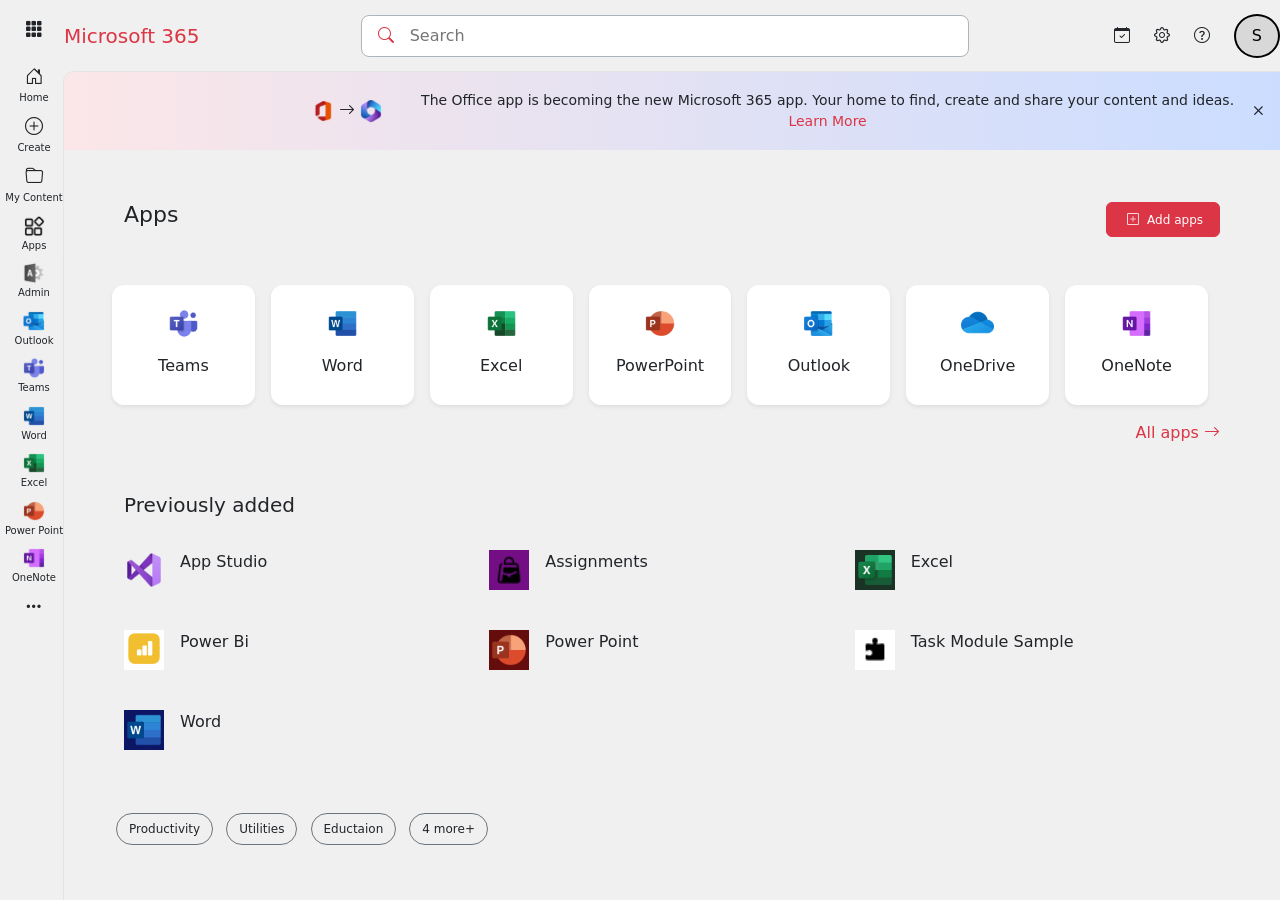
==== index.html @ 1a543352 "changd name" ====
<!DOCTYPE html>
<html lang="en">

<head>
    <meta charset="UTF-8">
    <meta name="viewport" content="width=device-width, initial-scale=1.0">
    <title>Layout</title>
    <link href="https://cdn.jsdelivr.net/npm/bootstrap@5.1.3/dist/css/bootstrap.min.css" rel="stylesheet"
        integrity="sha384-1BmE4kWBq78iYhFldvKuhfTAU6auU8tT94WrHftjDbrCEXSU1oBoqyl2QvZ6jIW3" crossorigin="anonymous">
    <script src="https://cdn.jsdelivr.net/npm/@popperjs/core@2.10.2/dist/umd/popper.min.js"
        integrity="sha384-7+zCNj/IqJ95wo16oMtfsKbZ9ccEh31eOz1HGyDuCQ6wgnyJNSYdrPa03rtR1zdB"
        crossorigin="anonymous"></script>
    <script src="https://cdn.jsdelivr.net/npm/bootstrap@5.1.3/dist/js/bootstrap.min.js"
        integrity="sha384-QJHtvGhmr9XOIpI6YVutG+2QOK9T+ZnN4kzFN1RtK3zEFEIsxhlmWl5/YESvpZ13"
        crossorigin="anonymous"></script>
    <link rel="stylesheet" href="index.css">
    <link rel="stylesheet" href="https://cdn.jsdelivr.net/npm/bootstrap-icons@1.13.1/font/bootstrap-icons.min.css">
</head>

<body>
    <div class="container-fluid  main text-center">
        <div class="row h-100">
            <div class="col-md-1 col-12  d-flex flex-column align-items-center   sidenav h-100">
                <div class="py-3">
                    <i class="sidenavicons bi bi-grid-3x3-gap-fill"></i>
                </div>
                <div>
                    <i class=" sidenavicons bi bi-house-door"></i>
                    <p class="sidenav-iconame">Home</p>
                </div>
                <div>
                    <i class="sidenavicons bi bi-plus-circle"></i>
                    <p class="sidenav-iconame">Create</p>
                </div>
                <div>
                    <i class="sidenavicons bi bi-folder"></i>
                    <p class="sidenav-iconame">My Content</p>
                </div>
                <div>
                    <img class="sidenaviconimage sidenavicons" src="./resources/appicon.png" />
                    <p class="sidenav-iconame">Apps</p>
                </div>
                <div>
                    <img class="sidenaviconimage sidenavicons" src="./resources/adminicon.png" />
                    <p class="sidenav-iconame">Admin</p>
                </div>
                <div>
                    <img class="sidenaviconimage sidenavicons" src="./resources/outllok.png" />
                    <p class="sidenav-iconame">Outlook</p>
                </div>
                <div>
                    <img class="sidenaviconimage sidenavicons" src="./resources/teams.png" />
                    <p class="sidenav-iconame">Teams</p>
                </div>
                <div>
                    <img class="sidenaviconimage sidenavicons" src="./resources/word.png" />
                    <p class="sidenav-iconame">Word</p>
                </div>
                <div>
                    <img class="sidenaviconimage sidenavicons" src="./resources/excel.png" />
                    <p class="sidenav-iconame">Excel</p>
                </div>
                <div>
                    <img class="sidenaviconimage sidenavicons" src="./resources/powerpoint.png" />
                    <p class="sidenav-iconame">Power Point</p>
                </div>
                <div>
                    <img class="sidenaviconimage sidenavicons" src="./resources/onenote.png" />
                    <p class="sidenav-iconame">OneNote</p>
                </div>
                <div>
                    <i class="sidenavicons bi bi-three-dots"></i>
                </div>
            </div>
            <div class="col-md-11 col-12 contentcontainer h-100">

                <div class="row navbarcontainer">
                    <nav class="navbar">
                        <a class="navbar-brand text-danger">
                            Microsoft
                            365</a>
                        <div
                            class="w-50 bg-white d-flex align-items-center border border-1 border-dark-subtle rounded-3 ">
                            <i class="bi bi-search px-3 text-danger"></i>
                            <input class="py-2 me-2 searchinput w-100" type="search" placeholder="Search"
                                aria-label="Search" />
                        </div>
                        <ul class="d-none d-md-flex align-items-center gap-4 list-unstyled mb-0">
                            <li><i class="bi bi-calendar-check navicon"></i></li>
                            <li><i class="bi bi-gear navicon"></i></li>
                            <li><i class="bi bi-question-circle navicon"></i></li>
                            <li class="border border-black border-2 rounded-circle p-2 bg-black bg-opacity-10  ">
                                <button class="px-2 border-0 profilebtn ">S</button>
                            </li>
                        </ul>
                    </nav>
                </div>
                <div class="row bdy-con">
                    <div class=" py-3 d-flex align-items-center  notifycon ">
                        <img src="./resources/microsoftoffice.png" class="sidenaviconimage px-1" />
                        <i class="bi bi-arrow-right"></i>
                        <img src="./resources/microsoft365.png" class="sidenaviconimage px-1" />
                        <span class="notificationFont"> The Office app is becoming the new Microsoft 365 app. Your
                            home
                            to
                            find, create
                            and share
                            your content and ideas. <span class="text-danger">Learn More</span></span>
                        <i class="bi bi-x crossicon ms-auto"></i>
                    </div>
                    <div class="mainContentContainer">
                        <div class="row  p-5 ">
                            <div class="d-flex mt-1 addAppscontainer justify-content-between align-content-center">
                                <h4>Apps</h4>
                                <button class="btn btn-danger px-3"><i class="bi bi-plus-square px-1"></i> Add
                                    apps</button>
                            </div>
                            <div class="row card-group gap-3 mt-5 flex-wrap">
                                <div class="card col-4 col-lg-2 cardstyle text-center p-3 border-0 shadow-sm">
                                    <img class="card-img-top mx-auto" src="./resources/teams.png" alt="Teams">
                                    <h6 class=" mt-3">Teams</h6>
                                </div>
                                <div class="card col-4 col-lg-2 cardstyle text-center p-3 border-0 shadow-sm">
                                    <img class="card-img-top mx-auto" src="./resources/word.png" alt="Word">
                                    <h6 class="mt-3">Word</h6>
                                </div>
                                <div class="card col-4 col-lg-2 cardstyle text-center p-3 border-0 shadow-sm">
                                    <img class="card-img-top mx-auto" src="./resources/excel.png" alt="Excel">
                                    <h6 class="mt-3">Excel</h6>
                                </div>
                                <div class="card col-4 col-lg-2 cardstyle text-center p-3 border-0 shadow-sm">
                                    <img class="card-img-top mx-auto" src="./resources/powerpoint.png" alt="PowerPoint">
                                    <h6 class="mt-3">PowerPoint</h6>
                                </div>
                                <div class="card col-4 col-lg-2 cardstyle text-center p-3 border-0 shadow-sm">
                                    <img class="card-img-top mx-auto" src="./resources/outllok.png" alt="Outlook">
                                    <h6 class="mt-3">Outlook</h6>
                                </div>
                                <div class="card col-4 col-lg-2 cardstyle text-center p-3 border-0 shadow-sm">
                                    <img class="card-img-top mx-auto" src="./resources/Onedrive.png" alt="OneDrive">
                                    <h6 class="mt-3">OneDrive</h6>
                                </div>
                                <div class="card col-4 col-lg-2 cardstyle text-center p-3 border-0 shadow-sm">
                                    <img class="card-img-top mx-auto" src="./resources/onenote.png" alt="OneNote">
                                    <h6 class="mt-3">OneNote</h6>
                                </div>
                            </div>
                            <div class="mt-3 text-end">
                                <button class="bg-transparent border-0 text-danger">All apps <i
                                        class="bi bi-arrow-right"></i></button>
                            </div>

                        </div>
                        <div class="row mb-0  px-5">
                            <h5 class="text-start">Previously added</h4>
                                <div class="row d-flex flex-wrap">
                                    <div
                                        class="col-4 previouslyaddedcard d-flex  align-items-center g gap-3 justify-content-start">
                                        <img src="./resources/Appstudio.png" class="h-75" />
                                        <p>App Studio</p>
                                    </div>
                                    <div
                                        class="col-4 previouslyaddedcard d-flex   align-items-center g gap-3 justify-content-start">
                                        <img src="./resources/assignmenticon.png" class="h-75" />
                                        <p>Assignments</p>
                                    </div>
                                    <div
                                        class="col-4 previouslyaddedcard d-flex   align-items-center g gap-3 justify-content-start">
                                        <img src="./resources/excelfull.png" class="h-75" />
                                        <p>Excel</p>
                                    </div>
                                    <div
                                        class="col-4 previouslyaddedcard d-flex   align-items-center g gap-3 justify-content-start">
                                        <img src="./resources/powerbi.png" class="h-75" />
                                        <p>Power Bi</p>
                                    </div>
                                    <div
                                        class="col-4 previouslyaddedcard d-flex   align-items-center g gap-3 justify-content-start">
                                        <img src="./resources/powerpointfull.png" class="h-75" />
                                        <p>Power Point</p>
                                    </div>
                                    <div
                                        class="col-4 previouslyaddedcard d-flex   align-items-center g gap-3 justify-content-start">
                                        <img src="./resources/taskmodule.png" class="h-75" />
                                        <p>Task Module Sample</p>
                                    </div>
                                    <div
                                        class="col-4 previouslyaddedcard d-flex   align-items-center g gap-3 justify-content-start">
                                        <img src="./resources/wordfull.png" class="h-75" />
                                        <p>Word</p>
                                    </div>
                                </div>
                        </div>
                        <div class="row text-start flex-row">
                            <div class="col-12 mt-5 mb-5 gap-4 btn-con px-5">
                                <button class="btn border-secondary rounded-pill mx-1">Productivity</button>
                                <button class="btn  border-secondary rounded-pill mx-1">Utilities</button>
                                <button class="btn border-secondary rounded-pill mx-1">Eductaion</button>
                                <button class="btn border-secondary rounded-pill mx-1">4 more+</button>
                            </div>
                        </div>
                    </div>
                </div>
            </div>
        </div>
</body>

</html>
---- index.css ----
* {
    margin: 0;
    padding: 0;
    box-sizing: border-box;
}

.main {
    height: 100vh !important;
    background-size: cover;
    background-color: #c7c4c4;
}

.navicon {
    height: 24px;
}

.iconquestion {
    font-family: Calibri;
}

.profilebtn {
    font-size: 16px;
    background: none;
}

.searchinput {
    outline: none;
    background: none;
    border: none;
}

.sidenav {
    scrollbar-width: none;
    -ms-overflow-style: none;
    width: 5% !important;
    padding: 0 !important;
    background-color: #f0f0f0;
}

.navbarcontainer {
    background-color: #f0f0f0;
}

.sidenav::-webkit-scrollbar {
    display: none;
}

.sidenavicons {
    font-size: 18px;
    font-weight: lighter;
}

.sidenav-iconame {
    font-size: 10px;
    margin-bottom: 0;
}

.sidenaviconimage {
    height: 24px;

}

.sidenav div {
    width: 100% !important;
    border-left: solid 4px transparent;
    padding-bottom: 4px;
    padding-top: 4px;

}

.sidenav div:hover {
    background-color: rgb(232, 230, 230);
    border-left-color: red;
    cursor: pointer;
}

.contentcontainer {
    width: 95% !important;
    background-color: #f0f0f0;

}

.bdy-con {
    box-shadow: rgba(0, 0, 0, 0.05) 0px 0px 0px 1px;
    border-top-left-radius: 10px;
    height: 92%;
}

.notifycon {
    background: linear-gradient(to right, #fbe6e8, #cbddff);
    padding-left: 20%;
    border-top-left-radius: 10px;
    min-height: 8%;
}

.notificationFont {
    font-size: 14px;
    padding-left: 20px;
}

.crossicon {
    font-size: 20px;
}

.mainContentContainer {
    height: 90%;
    background-color: #f0f0f0;
    overflow-y: scroll;

    &::-webkit-scrollbar {
        display: none;
    }

    /* Hide scrollbar for Firefox */
    scrollbar-width: none;
    /* Hide scrollbar for IE and older Edge */
    -ms-overflow-style: none;
}

.mainContentContainer::-webkit-scrollbar {
    display: none;
}

.navbarcontainer {
    height: 8%;
}

.addAppscontainer {
    height: 20%;
}

.cardstyle {
    align-items: center !important;
    justify-content: center !important;
    height: 120px;
    border-radius: 12px !important;
}

.cardstyle img {
    width: 30%;
}

.previouslyaddedcard {
    height: 70px;
    align-items: center;
    margin-top: 10px;
}

.previouslyaddedcard:hover {
    cursor: pointer;
    box-shadow: rgba(50, 50, 93, 0.25) 0px 50px 100px -20px, rgba(0, 0, 0, 0.3) 0px 30px 60px -30px, rgba(10, 37, 64, 0.35) 0px -2px 6px 0px inset;
    border-radius: 10px;
}

.previouslyaddedcard p {
    font-size: 16px;
}

.previouslyaddedcard img {
    height: 40px !important;
}

.addAppscontainer h4 {
    font-size: 22px;
}

.addAppscontainer button {
    font-size: 12px;
}

.btn-con button {
    font-size: 12px;
}

.btn-con button:hover {
    background-color: black;
    color: white;
}

@media (max-width:768px) {
    .sidenav {
        height: 50vh !important;

    }

    .sidenavicons {
        font-size: 24px;
    }

    .cardstyle img {
        width: 70% !important;
    }

    .cardstyle h6 {
        font-size: 70%;
    }
}
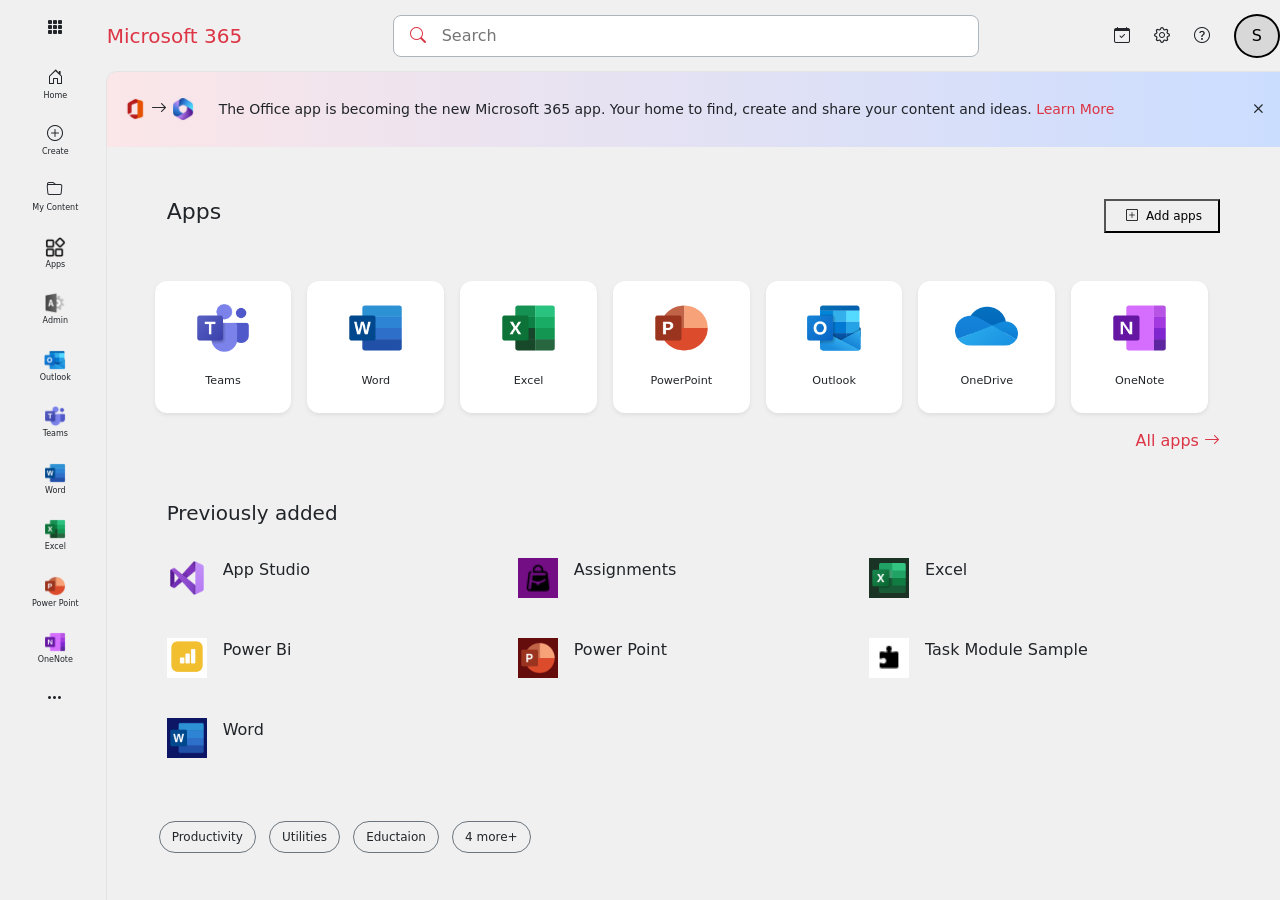
==== commit a2cdaaa0: "addedrespsonive" ====
--- a/index.html
+++ b/index.html
@@ -20,7 +20,7 @@
 <body>
     <div class="container-fluid  main text-center">
         <div class="row h-100">
-            <div class="col-md-1 col-12  d-flex flex-column align-items-center   sidenav h-100">
+            <div class="col-1  d-flex flex-column align-items-center sidenav h-100">
                 <div class="py-3">
                     <i class="sidenavicons bi bi-grid-3x3-gap-fill"></i>
                 </div>
@@ -30,7 +30,7 @@
                 </div>
                 <div>
                     <i class="sidenavicons bi bi-plus-circle"></i>
-                    <p class="sidenav-iconame">Create</p>
+                    <p class="sidenav-iconame text-wrap">Create</p>
                 </div>
                 <div>
                     <i class="sidenavicons bi bi-folder"></i>
@@ -72,7 +72,7 @@
                     <i class="sidenavicons bi bi-three-dots"></i>
                 </div>
             </div>
-            <div class="col-md-11 col-12 contentcontainer h-100">
+            <div class="col-11 contentcontainer h-100">
 
                 <div class="row navbarcontainer">
                     <nav class="navbar">
@@ -96,7 +96,7 @@
                     </nav>
                 </div>
                 <div class="row bdy-con">
-                    <div class=" py-3 d-flex align-items-center  notifycon ">
+                    <div class="col-12 py-3 d-flex justify-content-around w-100 align-items-center  notifycon ">
                         <img src="./resources/microsoftoffice.png" class="sidenaviconimage px-1" />
                         <i class="bi bi-arrow-right"></i>
                         <img src="./resources/microsoft365.png" class="sidenaviconimage px-1" />
@@ -109,41 +109,53 @@
                         <i class="bi bi-x crossicon ms-auto"></i>
                     </div>
                     <div class="mainContentContainer">
-                        <div class="row  p-5 ">
-                            <div class="d-flex mt-1 addAppscontainer justify-content-between align-content-center">
+                        <div class="row   p-5 ">
+                            <div class="d-flex  mt-1 addAppscontainer justify-content-between align-content-center">
                                 <h4>Apps</h4>
-                                <button class="btn btn-danger px-3"><i class="bi bi-plus-square px-1"></i> Add
+                                <button class=" addappBtn btn-danger px-3"><i class="bi bi-plus-square px-1"></i> Add
                                     apps</button>
                             </div>
-                            <div class="row card-group gap-3 mt-5 flex-wrap">
-                                <div class="card col-4 col-lg-2 cardstyle text-center p-3 border-0 shadow-sm">
-                                    <img class="card-img-top mx-auto" src="./resources/teams.png" alt="Teams">
+                            <div class="row card-group gap-3 mt-5  flex-wrap w-100">
+                                <div
+                                    class="card flex-grow-1 col-4  col-lg-2 cardstyle text-center p-3 border-0 shadow-sm">
+                                    <img class="card-img card-img-top mx-auto" src="./resources/teams.png" alt="Teams">
                                     <h6 class=" mt-3">Teams</h6>
                                 </div>
-                                <div class="card col-4 col-lg-2 cardstyle text-center p-3 border-0 shadow-sm">
-                                    <img class="card-img-top mx-auto" src="./resources/word.png" alt="Word">
+                                <div
+                                    class="card flex-grow-1 col-4   col-lg-2 cardstyle text-center p-3 border-0 shadow-sm">
+                                    <img class="card-img card-img-top mx-auto" src="./resources/word.png" alt="Word">
                                     <h6 class="mt-3">Word</h6>
                                 </div>
-                                <div class="card col-4 col-lg-2 cardstyle text-center p-3 border-0 shadow-sm">
-                                    <img class="card-img-top mx-auto" src="./resources/excel.png" alt="Excel">
+                                <div
+                                    class="card flex-grow-1 col-4 col-lg-2 cardstyle text-center p-3 border-0 shadow-sm">
+                                    <img class="card-img card-img-top mx-auto" src="./resources/excel.png" alt="Excel">
                                     <h6 class="mt-3">Excel</h6>
                                 </div>
-                                <div class="card col-4 col-lg-2 cardstyle text-center p-3 border-0 shadow-sm">
-                                    <img class="card-img-top mx-auto" src="./resources/powerpoint.png" alt="PowerPoint">
+                                <div
+                                    class="card flex-grow-1 col-4 col-lg-2 cardstyle text-center p-3 border-0 shadow-sm">
+                                    <img class="card-img card-img-top mx-auto" src="./resources/powerpoint.png"
+                                        alt="PowerPoint">
                                     <h6 class="mt-3">PowerPoint</h6>
                                 </div>
-                                <div class="card col-4 col-lg-2 cardstyle text-center p-3 border-0 shadow-sm">
-                                    <img class="card-img-top mx-auto" src="./resources/outllok.png" alt="Outlook">
+                                <div
+                                    class="card flex-grow-1 col-4 col-lg-2 cardstyle text-center p-3 border-0 shadow-sm">
+                                    <img class="card-img card-img-top mx-auto" src="./resources/outllok.png"
+                                        alt="Outlook">
                                     <h6 class="mt-3">Outlook</h6>
                                 </div>
-                                <div class="card col-4 col-lg-2 cardstyle text-center p-3 border-0 shadow-sm">
-                                    <img class="card-img-top mx-auto" src="./resources/Onedrive.png" alt="OneDrive">
+                                <div
+                                    class="card flex-grow-1 col-4 col-lg-2 cardstyle text-center p-3 border-0 shadow-sm">
+                                    <img class="card-img card-img-top mx-auto" src="./resources/Onedrive.png"
+                                        alt="OneDrive">
                                     <h6 class="mt-3">OneDrive</h6>
                                 </div>
-                                <div class="card col-4 col-lg-2 cardstyle text-center p-3 border-0 shadow-sm">
-                                    <img class="card-img-top mx-auto" src="./resources/onenote.png" alt="OneNote">
+                                <div
+                                    class="card lastcrad flex-grow-1 col-4 col-lg-2 cardstyle text-center p-3 border-0 shadow-sm ">
+                                    <img class="card-img card-img-top mx-auto" src="./resources/onenote.png"
+                                        alt="OneNote">
                                     <h6 class="mt-3">OneNote</h6>
                                 </div>
+
                             </div>
                             <div class="mt-3 text-end">
                                 <button class="bg-transparent border-0 text-danger">All apps <i
@@ -151,52 +163,53 @@
                             </div>
 
                         </div>
+
                         <div class="row mb-0  px-5">
                             <h5 class="text-start">Previously added</h4>
                                 <div class="row d-flex flex-wrap">
                                     <div
-                                        class="col-4 previouslyaddedcard d-flex  align-items-center g gap-3 justify-content-start">
+                                        class="col-12 col-md-4 previouslyaddedcard d-flex  align-items-center g gap-3 justify-content-start">
                                         <img src="./resources/Appstudio.png" class="h-75" />
                                         <p>App Studio</p>
                                     </div>
                                     <div
-                                        class="col-4 previouslyaddedcard d-flex   align-items-center g gap-3 justify-content-start">
+                                        class="col-12 col-md-4  previouslyaddedcard d-flex   align-items-center g gap-3 justify-content-start">
                                         <img src="./resources/assignmenticon.png" class="h-75" />
                                         <p>Assignments</p>
                                     </div>
                                     <div
-                                        class="col-4 previouslyaddedcard d-flex   align-items-center g gap-3 justify-content-start">
+                                        class="col-12 col-md-4 previouslyaddedcard d-flex   align-items-center g gap-3 justify-content-start">
                                         <img src="./resources/excelfull.png" class="h-75" />
                                         <p>Excel</p>
                                     </div>
                                     <div
-                                        class="col-4 previouslyaddedcard d-flex   align-items-center g gap-3 justify-content-start">
+                                        class="col-12 col-md-4 previouslyaddedcard d-flex   align-items-center g gap-3 justify-content-start">
                                         <img src="./resources/powerbi.png" class="h-75" />
                                         <p>Power Bi</p>
                                     </div>
                                     <div
-                                        class="col-4 previouslyaddedcard d-flex   align-items-center g gap-3 justify-content-start">
+                                        class="col-12 col-md-4  previouslyaddedcard d-flex   align-items-center g gap-3 justify-content-start">
                                         <img src="./resources/powerpointfull.png" class="h-75" />
                                         <p>Power Point</p>
                                     </div>
                                     <div
-                                        class="col-4 previouslyaddedcard d-flex   align-items-center g gap-3 justify-content-start">
+                                        class="col-12 col-md-4 previouslyaddedcard d-flex   align-items-center g gap-3 justify-content-start">
                                         <img src="./resources/taskmodule.png" class="h-75" />
                                         <p>Task Module Sample</p>
                                     </div>
                                     <div
-                                        class="col-4 previouslyaddedcard d-flex   align-items-center g gap-3 justify-content-start">
+                                        class="col-12 col-md-4  previouslyaddedcard d-flex   align-items-center g gap-3 justify-content-start">
                                         <img src="./resources/wordfull.png" class="h-75" />
                                         <p>Word</p>
                                     </div>
                                 </div>
                         </div>
-                        <div class="row text-start flex-row">
+                        <div class="row mb-5 text-start flex-row">
                             <div class="col-12 mt-5 mb-5 gap-4 btn-con px-5">
-                                <button class="btn border-secondary rounded-pill mx-1">Productivity</button>
-                                <button class="btn  border-secondary rounded-pill mx-1">Utilities</button>
-                                <button class="btn border-secondary rounded-pill mx-1">Eductaion</button>
-                                <button class="btn border-secondary rounded-pill mx-1">4 more+</button>
+                                <button class="btn border-secondary rounded-pill mx-1 mb-1">Productivity</button>
+                                <button class="btn  border-secondary rounded-pill mx-1 mb-1">Utilities</button>
+                                <button class="btn border-secondary rounded-pill mx-1 mb-1">Eductaion</button>
+                                <button class="btn border-secondary rounded-pill mx-1 mb-1">4 more+</button>
                             </div>
                         </div>
                     </div>
--- a/index.css
+++ b/index.css
@@ -2,12 +2,14 @@
     margin: 0;
     padding: 0;
     box-sizing: border-box;
+
 }
 
 .main {
     height: 100vh !important;
     background-size: cover;
     background-color: #c7c4c4;
+    overflow: hidden;
 }
 
 .navicon {
@@ -16,6 +18,7 @@
 
 .iconquestion {
     font-family: Calibri;
+
 }
 
 .profilebtn {
@@ -29,12 +32,13 @@
     border: none;
 }
 
+
 .sidenav {
     scrollbar-width: none;
     -ms-overflow-style: none;
-    width: 5% !important;
     padding: 0 !important;
     background-color: #f0f0f0;
+    overflow-y: scroll;
 }
 
 .navbarcontainer {
@@ -46,25 +50,47 @@
 }
 
 .sidenavicons {
-    font-size: 18px;
+    font-size: 100%;
     font-weight: lighter;
+
 }
 
 .sidenav-iconame {
-    font-size: 10px;
+    font-size: 50%;
     margin-bottom: 0;
+
 }
 
 .sidenaviconimage {
     height: 24px;
+}
+
+@media (max-width:768px) {
+    .sidenav {
+        height: 100% !important;
+    }
+
+    .sidenavicons {
+        width: 60%;
+        height: 40%;
+        font-size: 80%;
+
+    }
+}
+
+@media (max-width:368px) {
+    .sidenavicons {
+        height: 50%;
+    }
 
 }
 
 .sidenav div {
     width: 100% !important;
     border-left: solid 4px transparent;
-    padding-bottom: 4px;
-    padding-top: 4px;
+    padding-bottom: 10px;
+    padding-top: 10px;
+
 
 }
 
@@ -75,22 +101,21 @@
 }
 
 .contentcontainer {
-    width: 95% !important;
-    background-color: #f0f0f0;
-
+    background-color: #f0f0f0;
 }
 
 .bdy-con {
     box-shadow: rgba(0, 0, 0, 0.05) 0px 0px 0px 1px;
     border-top-left-radius: 10px;
     height: 92%;
+
 }
 
 .notifycon {
     background: linear-gradient(to right, #fbe6e8, #cbddff);
-    padding-left: 20%;
     border-top-left-radius: 10px;
     min-height: 8%;
+
 }
 
 .notificationFont {
@@ -113,6 +138,7 @@
 
     /* Hide scrollbar for Firefox */
     scrollbar-width: none;
+
     /* Hide scrollbar for IE and older Edge */
     -ms-overflow-style: none;
 }
@@ -132,12 +158,31 @@
 .cardstyle {
     align-items: center !important;
     justify-content: center !important;
-    height: 120px;
     border-radius: 12px !important;
 }
 
 .cardstyle img {
-    width: 30%;
+    width: 60%;
+}
+
+.cardstyle h6 {
+    font-size: 70%;
+}
+
+@media (max-width:768px) {
+    .cardstyle {
+        height: 140px;
+    }
+
+    .cardstyle img {
+        width: 70% !important;
+        height: 20%;
+
+    }
+
+    .cardstyle h6 {
+        font-size: 60%;
+    }
 }
 
 .previouslyaddedcard {
@@ -177,21 +222,25 @@
     color: white;
 }
 
-@media (max-width:768px) {
+@media(max-width:320px) {
     .sidenav {
-        height: 50vh !important;
-
-    }
-
-    .sidenavicons {
-        font-size: 24px;
-    }
-
-    .cardstyle img {
-        width: 70% !important;
-    }
-
-    .cardstyle h6 {
-        font-size: 70%;
-    }
+        display: none !important;
+    }
+
+    .contentcontainer {
+        width: 100% !important;
+    }
+}
+
+.card-img {
+    height: 60%;
+    width: 60% !important;
+}
+
+@media (max-width:560px) {
+    .card-img {
+        height: 60% !important;
+        width: 50% !important;
+    }
+
 }
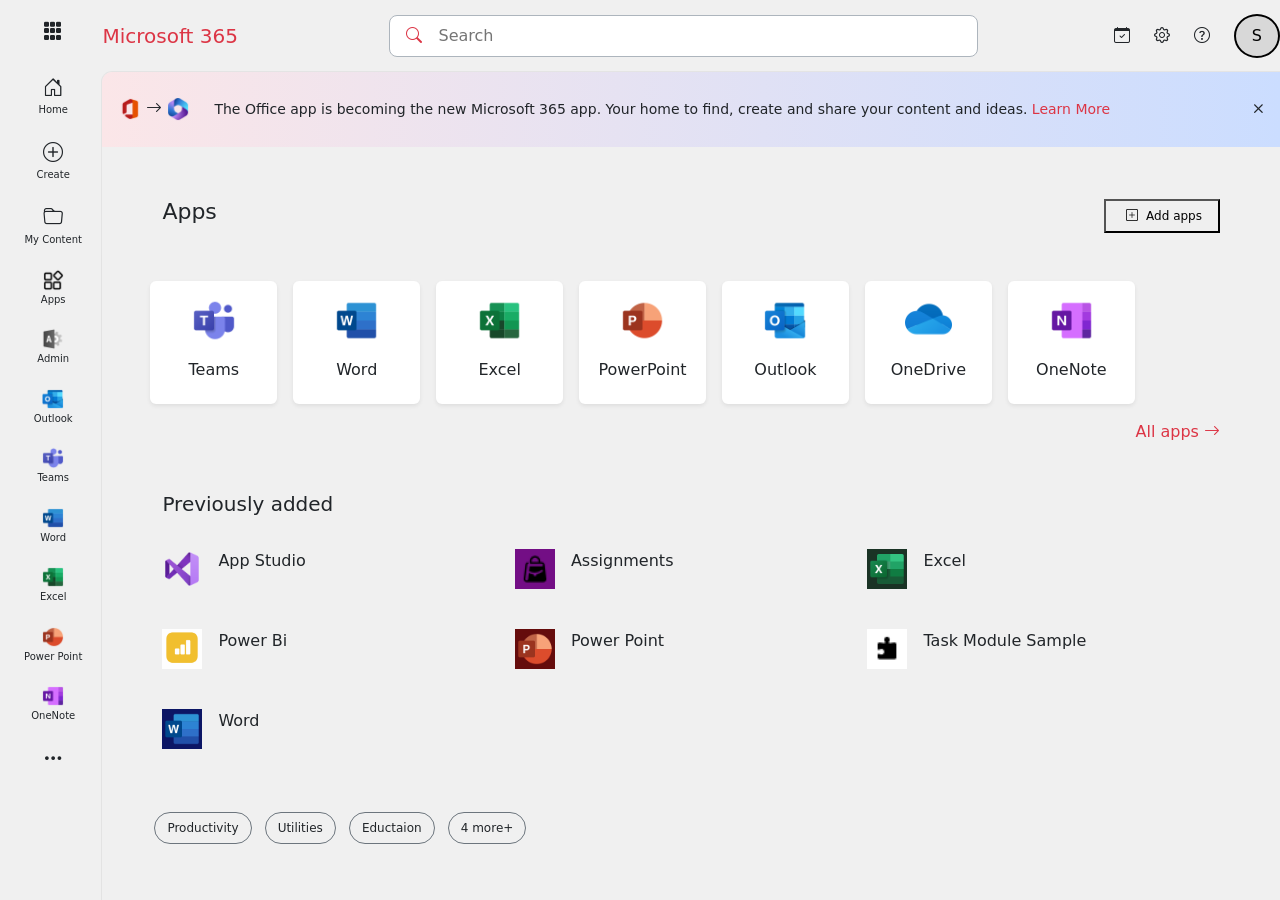
==== commit 23561364: "addedchangedforpullrequest" ====
--- a/index.html
+++ b/index.html
@@ -20,7 +20,7 @@
 <body>
     <div class="container-fluid  main text-center">
         <div class="row h-100">
-            <div class="col-1  d-flex flex-column align-items-center sidenav h-100">
+            <div class="d-flex flex-column align-items-center sidenav h-100">
                 <div class="py-3">
                     <i class="sidenavicons bi bi-grid-3x3-gap-fill"></i>
                 </div>
@@ -109,48 +109,42 @@
                         <i class="bi bi-x crossicon ms-auto"></i>
                     </div>
                     <div class="mainContentContainer">
-                        <div class="row   p-5 ">
+                        <div class="p-5 ">
                             <div class="d-flex  mt-1 addAppscontainer justify-content-between align-content-center">
                                 <h4>Apps</h4>
                                 <button class=" addappBtn btn-danger px-3"><i class="bi bi-plus-square px-1"></i> Add
                                     apps</button>
                             </div>
-                            <div class="row card-group gap-3 mt-5  flex-wrap w-100">
-                                <div
-                                    class="card flex-grow-1 col-4  col-lg-2 cardstyle text-center p-3 border-0 shadow-sm">
+                            <div class="row  gap-3 mt-5 flex-wrap w-100">
+                                <div class="card  col-4 col-lg-2 cardstyle text-center p-3 border-0 shadow-sm">
                                     <img class="card-img card-img-top mx-auto" src="./resources/teams.png" alt="Teams">
                                     <h6 class=" mt-3">Teams</h6>
                                 </div>
-                                <div
-                                    class="card flex-grow-1 col-4   col-lg-2 cardstyle text-center p-3 border-0 shadow-sm">
+                                <div class="card  col-4  col-lg-2 cardstyle text-center p-3 border-0 shadow-sm">
                                     <img class="card-img card-img-top mx-auto" src="./resources/word.png" alt="Word">
                                     <h6 class="mt-3">Word</h6>
                                 </div>
-                                <div
-                                    class="card flex-grow-1 col-4 col-lg-2 cardstyle text-center p-3 border-0 shadow-sm">
+                                <div class="card  col-4 col-lg-2 cardstyle text-center p-3 border-0 shadow-sm">
                                     <img class="card-img card-img-top mx-auto" src="./resources/excel.png" alt="Excel">
                                     <h6 class="mt-3">Excel</h6>
                                 </div>
-                                <div
-                                    class="card flex-grow-1 col-4 col-lg-2 cardstyle text-center p-3 border-0 shadow-sm">
+                                <div class="card  col-4 col-lg-2 cardstyle text-center p-3 border-0 shadow-sm">
                                     <img class="card-img card-img-top mx-auto" src="./resources/powerpoint.png"
                                         alt="PowerPoint">
                                     <h6 class="mt-3">PowerPoint</h6>
                                 </div>
-                                <div
-                                    class="card flex-grow-1 col-4 col-lg-2 cardstyle text-center p-3 border-0 shadow-sm">
+                                <div class="card  col-4 col-lg-2 cardstyle text-center p-3 border-0 shadow-sm">
                                     <img class="card-img card-img-top mx-auto" src="./resources/outllok.png"
                                         alt="Outlook">
                                     <h6 class="mt-3">Outlook</h6>
                                 </div>
-                                <div
-                                    class="card flex-grow-1 col-4 col-lg-2 cardstyle text-center p-3 border-0 shadow-sm">
+                                <div class="card  col-4 col-lg-2 cardstyle text-center p-3 border-0 shadow-sm">
                                     <img class="card-img card-img-top mx-auto" src="./resources/Onedrive.png"
                                         alt="OneDrive">
                                     <h6 class="mt-3">OneDrive</h6>
                                 </div>
                                 <div
-                                    class="card lastcrad flex-grow-1 col-4 col-lg-2 cardstyle text-center p-3 border-0 shadow-sm ">
+                                    class="card lastcrad  col-4 col-lg-2 cardstyle text-center p-3 border-0 shadow-sm ">
                                     <img class="card-img card-img-top mx-auto" src="./resources/onenote.png"
                                         alt="OneNote">
                                     <h6 class="mt-3">OneNote</h6>
@@ -161,7 +155,6 @@
                                 <button class="bg-transparent border-0 text-danger">All apps <i
                                         class="bi bi-arrow-right"></i></button>
                             </div>
-
                         </div>
 
                         <div class="row mb-0  px-5">
--- a/index.css
+++ b/index.css
@@ -39,6 +39,7 @@
     padding: 0 !important;
     background-color: #f0f0f0;
     overflow-y: scroll;
+    width: 8% !important;
 }
 
 .navbarcontainer {
@@ -50,13 +51,13 @@
 }
 
 .sidenavicons {
-    font-size: 100%;
+    font-size: 20px;
     font-weight: lighter;
 
 }
 
 .sidenav-iconame {
-    font-size: 50%;
+    font-size: 10px;
     margin-bottom: 0;
 
 }
@@ -73,7 +74,7 @@
     .sidenavicons {
         width: 60%;
         height: 40%;
-        font-size: 80%;
+        font-size: 18px;
 
     }
 }
@@ -102,6 +103,7 @@
 
 .contentcontainer {
     background-color: #f0f0f0;
+    width: 92%;
 }
 
 .bdy-con {
@@ -155,35 +157,15 @@
     height: 20%;
 }
 
-.cardstyle {
-    align-items: center !important;
-    justify-content: center !important;
-    border-radius: 12px !important;
-}
-
-.cardstyle img {
-    width: 60%;
-}
-
-.cardstyle h6 {
-    font-size: 70%;
-}
-
-@media (max-width:768px) {
-    .cardstyle {
-        height: 140px;
-    }
-
-    .cardstyle img {
-        width: 70% !important;
-        height: 20%;
-
-    }
-
-    .cardstyle h6 {
-        font-size: 60%;
-    }
-}
+
+
+
+
+
+
+
+
+
 
 .previouslyaddedcard {
     height: 70px;
@@ -232,15 +214,44 @@
     }
 }
 
-.card-img {
-    height: 60%;
-    width: 60% !important;
-}
-
-@media (max-width:560px) {
-    .card-img {
-        height: 60% !important;
-        width: 50% !important;
-    }
-
-}+.cardstyle img {
+    width: 50% !important;
+}
+
+.cardstyle {
+    width: 12%;
+}
+
+.cardstyle h6 {
+    font-size: 1em !important;
+}
+
+.card-title {
+    font-size: 1.2em !important;
+}
+
+@media(max-width:992px) {
+    .cardstyle {
+        width: 20% !important;
+    }
+
+    .cardstyle h6 {
+        font-size: 12px;
+    }
+}
+
+@media(max-width:576px) {
+    .cardstyle {
+        width: 40% !important;
+    }
+
+    .cardstyle h6 {
+        font-size: 10px !important;
+    }
+}
+
+/* @media(max-width:368px) {
+    .cardstyle h6 {
+        font-size: 10px;
+    }
+} */
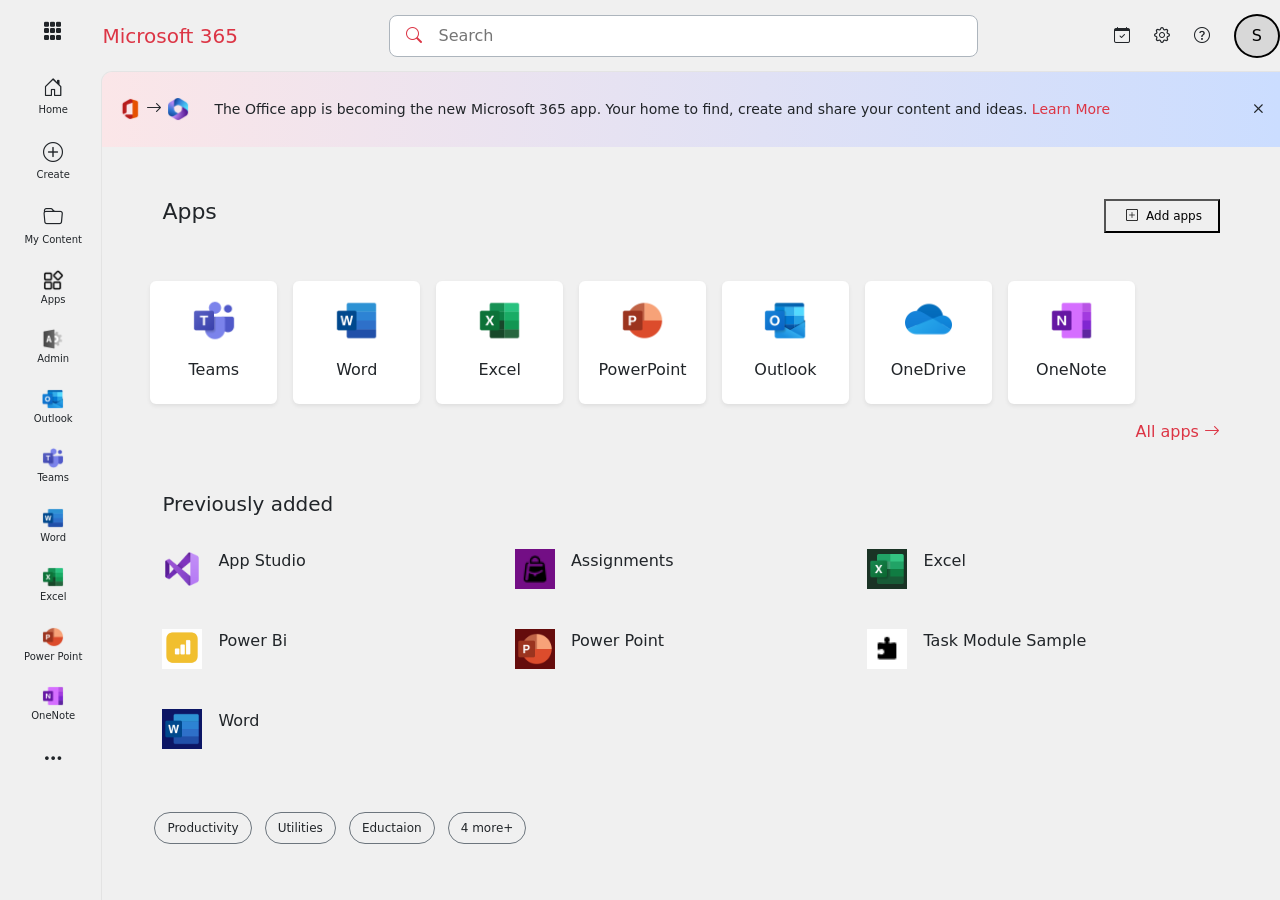
==== commit 974acc1f: "made changes to comments" ====
--- a/index.html
+++ b/index.html
@@ -72,7 +72,7 @@
                     <i class="sidenavicons bi bi-three-dots"></i>
                 </div>
             </div>
-            <div class="col-11 contentcontainer h-100">
+            <div class="contentcontainer h-100">
 
                 <div class="row navbarcontainer">
                     <nav class="navbar">
@@ -96,7 +96,7 @@
                     </nav>
                 </div>
                 <div class="row bdy-con">
-                    <div class="col-12 py-3 d-flex justify-content-around w-100 align-items-center  notifycon ">
+                    <div class="py-3 d-flex justify-content-around w-100 align-items-center  notifycon ">
                         <img src="./resources/microsoftoffice.png" class="sidenaviconimage px-1" />
                         <i class="bi bi-arrow-right"></i>
                         <img src="./resources/microsoft365.png" class="sidenaviconimage px-1" />
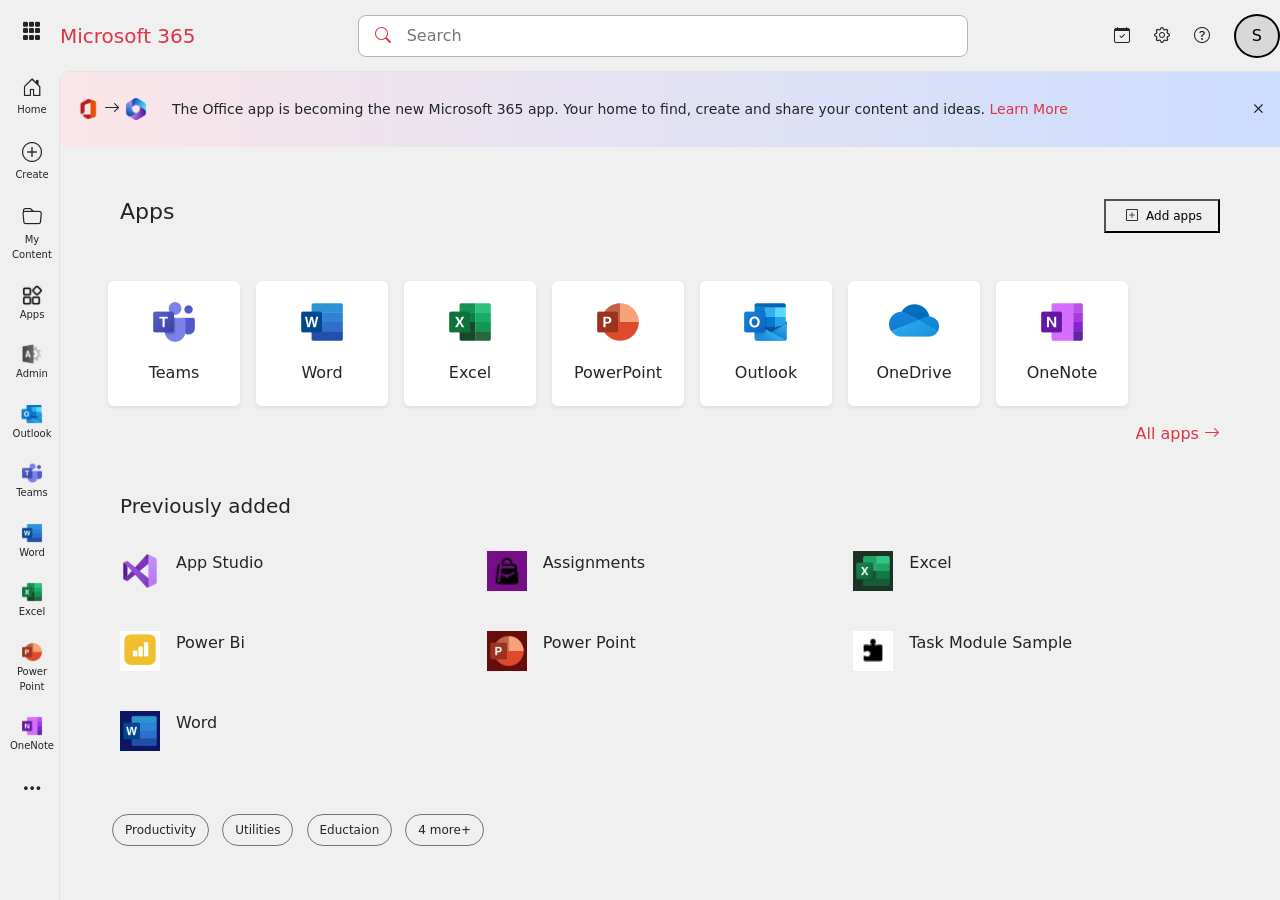
==== commit 534c33c8: "changed sidenav width and removed col-12" ====
--- a/index.html
+++ b/index.html
@@ -161,44 +161,44 @@
                             <h5 class="text-start">Previously added</h4>
                                 <div class="row d-flex flex-wrap">
                                     <div
-                                        class="col-12 col-md-4 previouslyaddedcard d-flex  align-items-center g gap-3 justify-content-start">
+                                        class=" col-md-4 previouslyaddedcard d-flex  align-items-center g gap-3 justify-content-start">
                                         <img src="./resources/Appstudio.png" class="h-75" />
                                         <p>App Studio</p>
                                     </div>
                                     <div
-                                        class="col-12 col-md-4  previouslyaddedcard d-flex   align-items-center g gap-3 justify-content-start">
+                                        class=" col-md-4  previouslyaddedcard d-flex   align-items-center g gap-3 justify-content-start">
                                         <img src="./resources/assignmenticon.png" class="h-75" />
                                         <p>Assignments</p>
                                     </div>
                                     <div
-                                        class="col-12 col-md-4 previouslyaddedcard d-flex   align-items-center g gap-3 justify-content-start">
+                                        class=" col-md-4 previouslyaddedcard d-flex   align-items-center g gap-3 justify-content-start">
                                         <img src="./resources/excelfull.png" class="h-75" />
                                         <p>Excel</p>
                                     </div>
                                     <div
-                                        class="col-12 col-md-4 previouslyaddedcard d-flex   align-items-center g gap-3 justify-content-start">
+                                        class=" col-md-4 previouslyaddedcard d-flex   align-items-center g gap-3 justify-content-start">
                                         <img src="./resources/powerbi.png" class="h-75" />
                                         <p>Power Bi</p>
                                     </div>
                                     <div
-                                        class="col-12 col-md-4  previouslyaddedcard d-flex   align-items-center g gap-3 justify-content-start">
+                                        class=" col-md-4  previouslyaddedcard d-flex   align-items-center g gap-3 justify-content-start">
                                         <img src="./resources/powerpointfull.png" class="h-75" />
                                         <p>Power Point</p>
                                     </div>
                                     <div
-                                        class="col-12 col-md-4 previouslyaddedcard d-flex   align-items-center g gap-3 justify-content-start">
+                                        class=" col-md-4 previouslyaddedcard d-flex   align-items-center g gap-3 justify-content-start">
                                         <img src="./resources/taskmodule.png" class="h-75" />
                                         <p>Task Module Sample</p>
                                     </div>
                                     <div
-                                        class="col-12 col-md-4  previouslyaddedcard d-flex   align-items-center g gap-3 justify-content-start">
+                                        class=" col-md-4  previouslyaddedcard d-flex   align-items-center g gap-3 justify-content-start">
                                         <img src="./resources/wordfull.png" class="h-75" />
                                         <p>Word</p>
                                     </div>
                                 </div>
                         </div>
                         <div class="row mb-5 text-start flex-row">
-                            <div class="col-12 mt-5 mb-5 gap-4 btn-con px-5">
+                            <div class="col mt-5 mb-5 gap-4 btn-con px-5">
                                 <button class="btn border-secondary rounded-pill mx-1 mb-1">Productivity</button>
                                 <button class="btn  border-secondary rounded-pill mx-1 mb-1">Utilities</button>
                                 <button class="btn border-secondary rounded-pill mx-1 mb-1">Eductaion</button>
--- a/index.css
+++ b/index.css
@@ -38,8 +38,9 @@
     -ms-overflow-style: none;
     padding: 0 !important;
     background-color: #f0f0f0;
+    flex-shrink: 0;
     overflow-y: scroll;
-    width: 8% !important;
+    width: 60px !important;
 }
 
 .navbarcontainer {
@@ -72,7 +73,7 @@
     }
 
     .sidenavicons {
-        width: 60%;
+        width: 35% !important;
         height: 40%;
         font-size: 18px;
 
@@ -103,7 +104,7 @@
 
 .contentcontainer {
     background-color: #f0f0f0;
-    width: 92%;
+    flex: 1;
 }
 
 .bdy-con {
